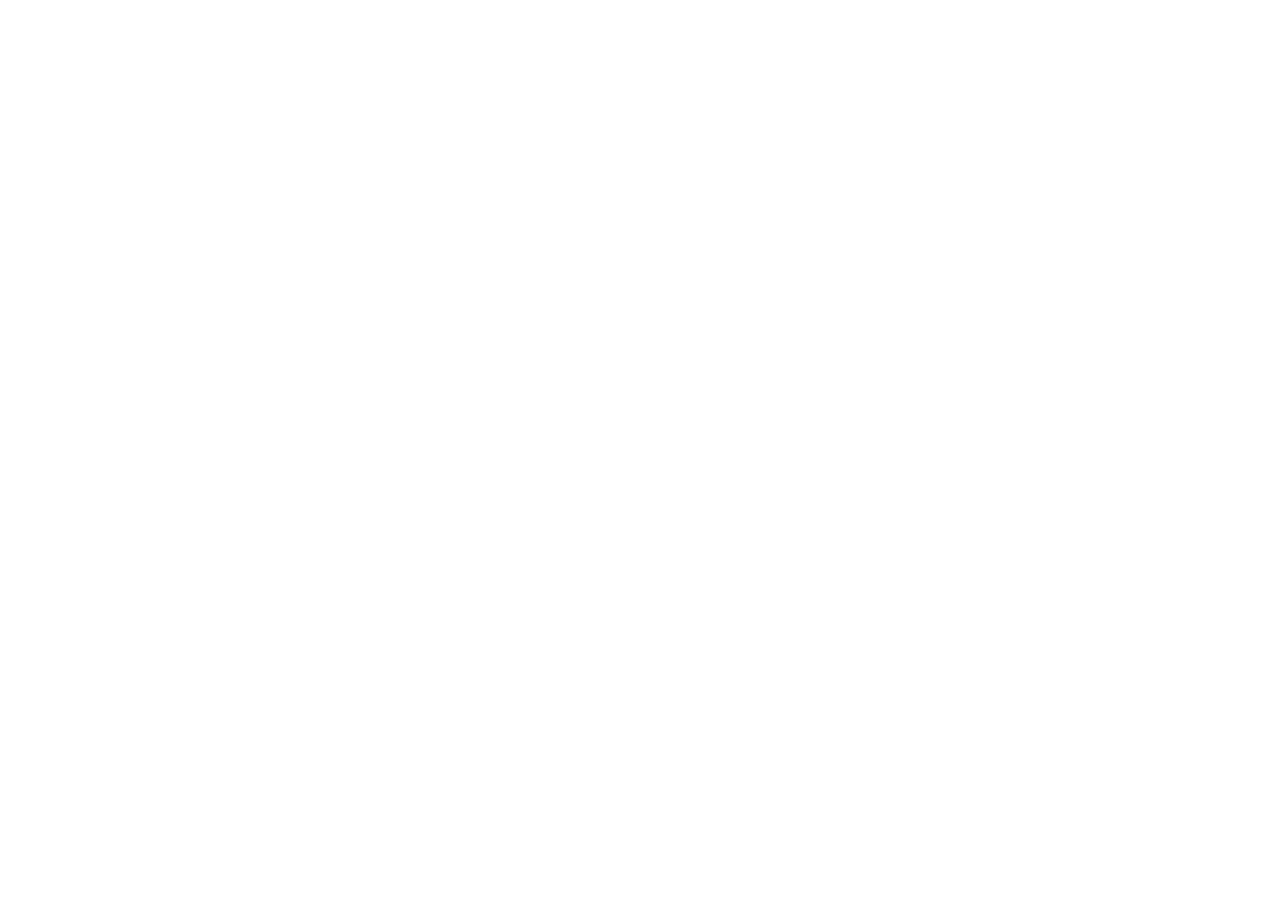
==== index.html @ 31170463 "chore: initialisation de la structure du projet" ====
<!DOCTYPE html>
<html lang="fr">
<head>
    <meta charset="UTF-8">
    <meta name="viewport" content="width=device-width, initial-scale=1.0">
    <link rel="stylesheet" href="assets/css/style.css">
    <title>CongoDev - Fournisseur N 1 de service en ligne dans le bassin du Congo </title>
    <link rel="preconnect" href="https://fonts.googleapis.com">
    <link rel="preconnect" href="https://fonts.gstatic.com" crossorigin>
    <link href="https://fonts.googleapis.com/css2?family=Oswald:wght@200..700&display=swap" rel="stylesheet">
</head>
<body>
    
</body>
</html>
---- assets/css/style.css ----
* {
    margin: 0;
    padding: 0;
    box-sizing: border-box;
}

body {
    font-family: "Oswald", sans-serif;
}
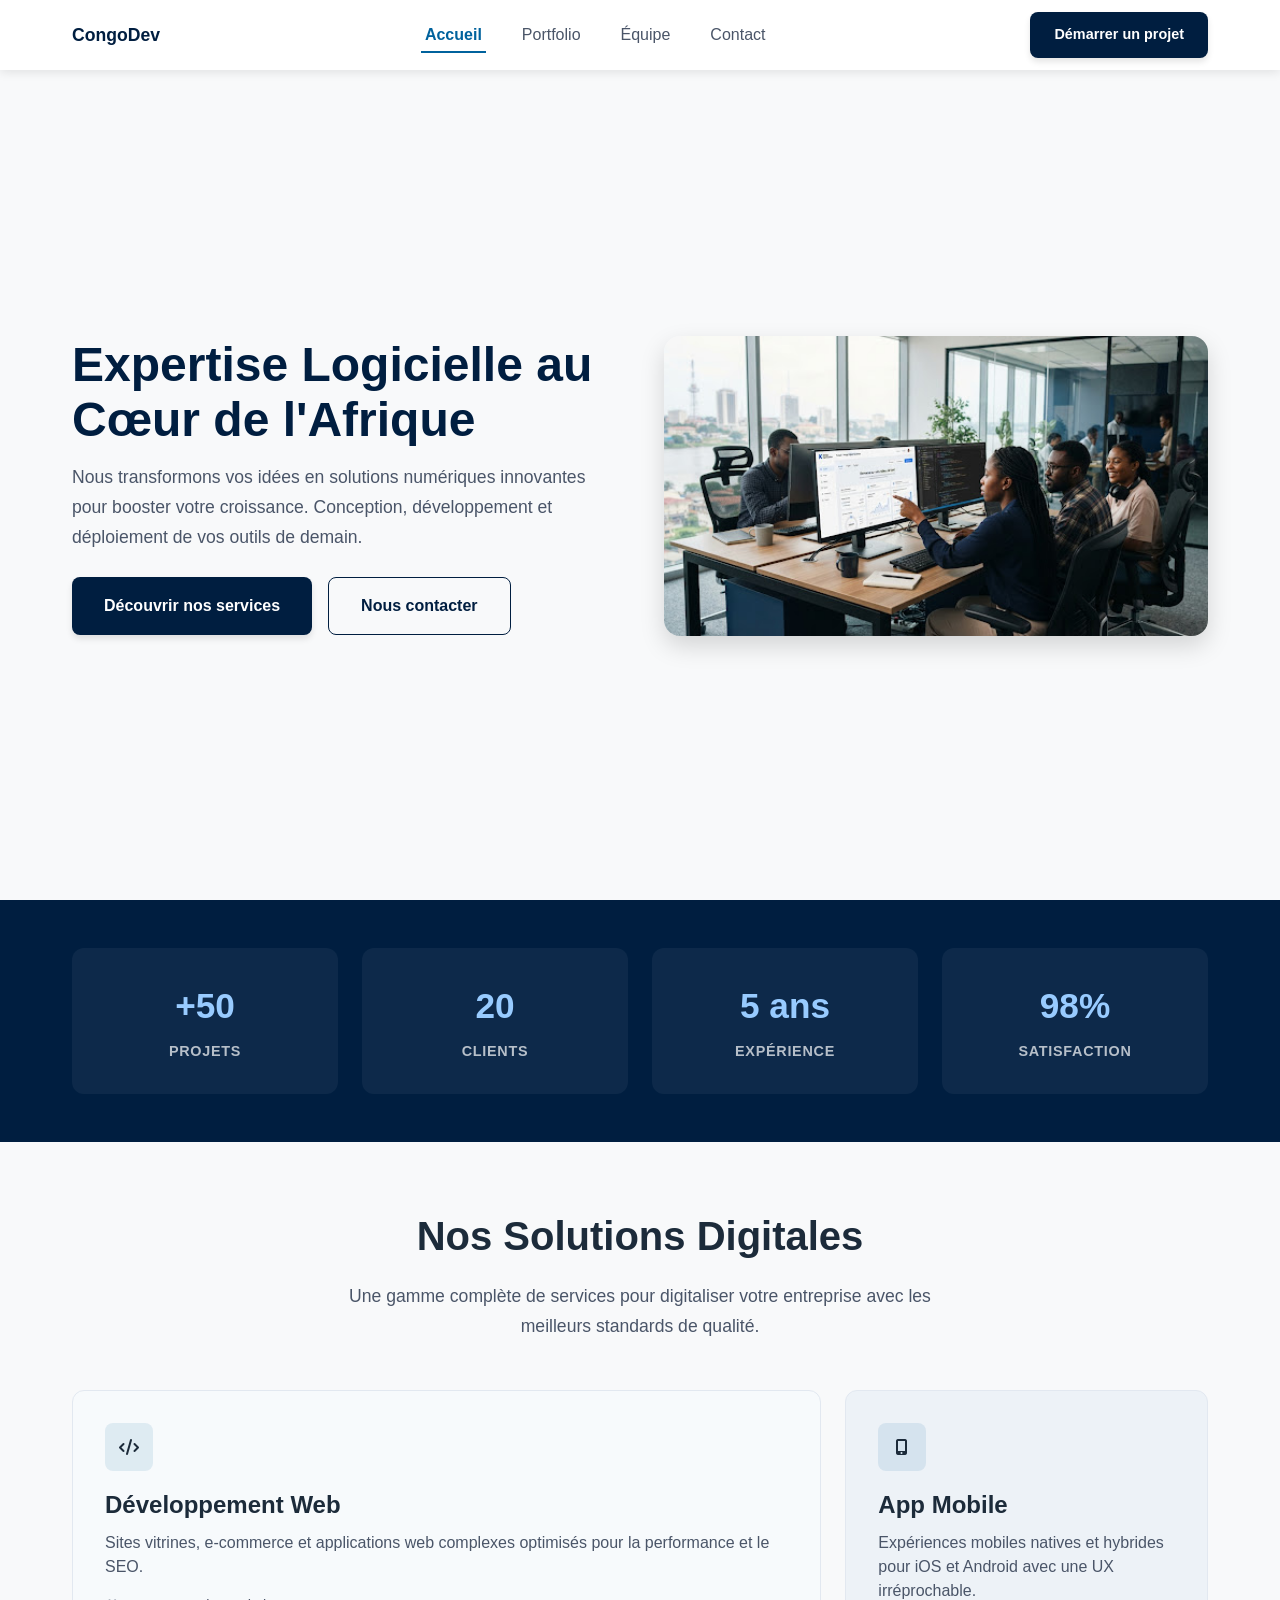
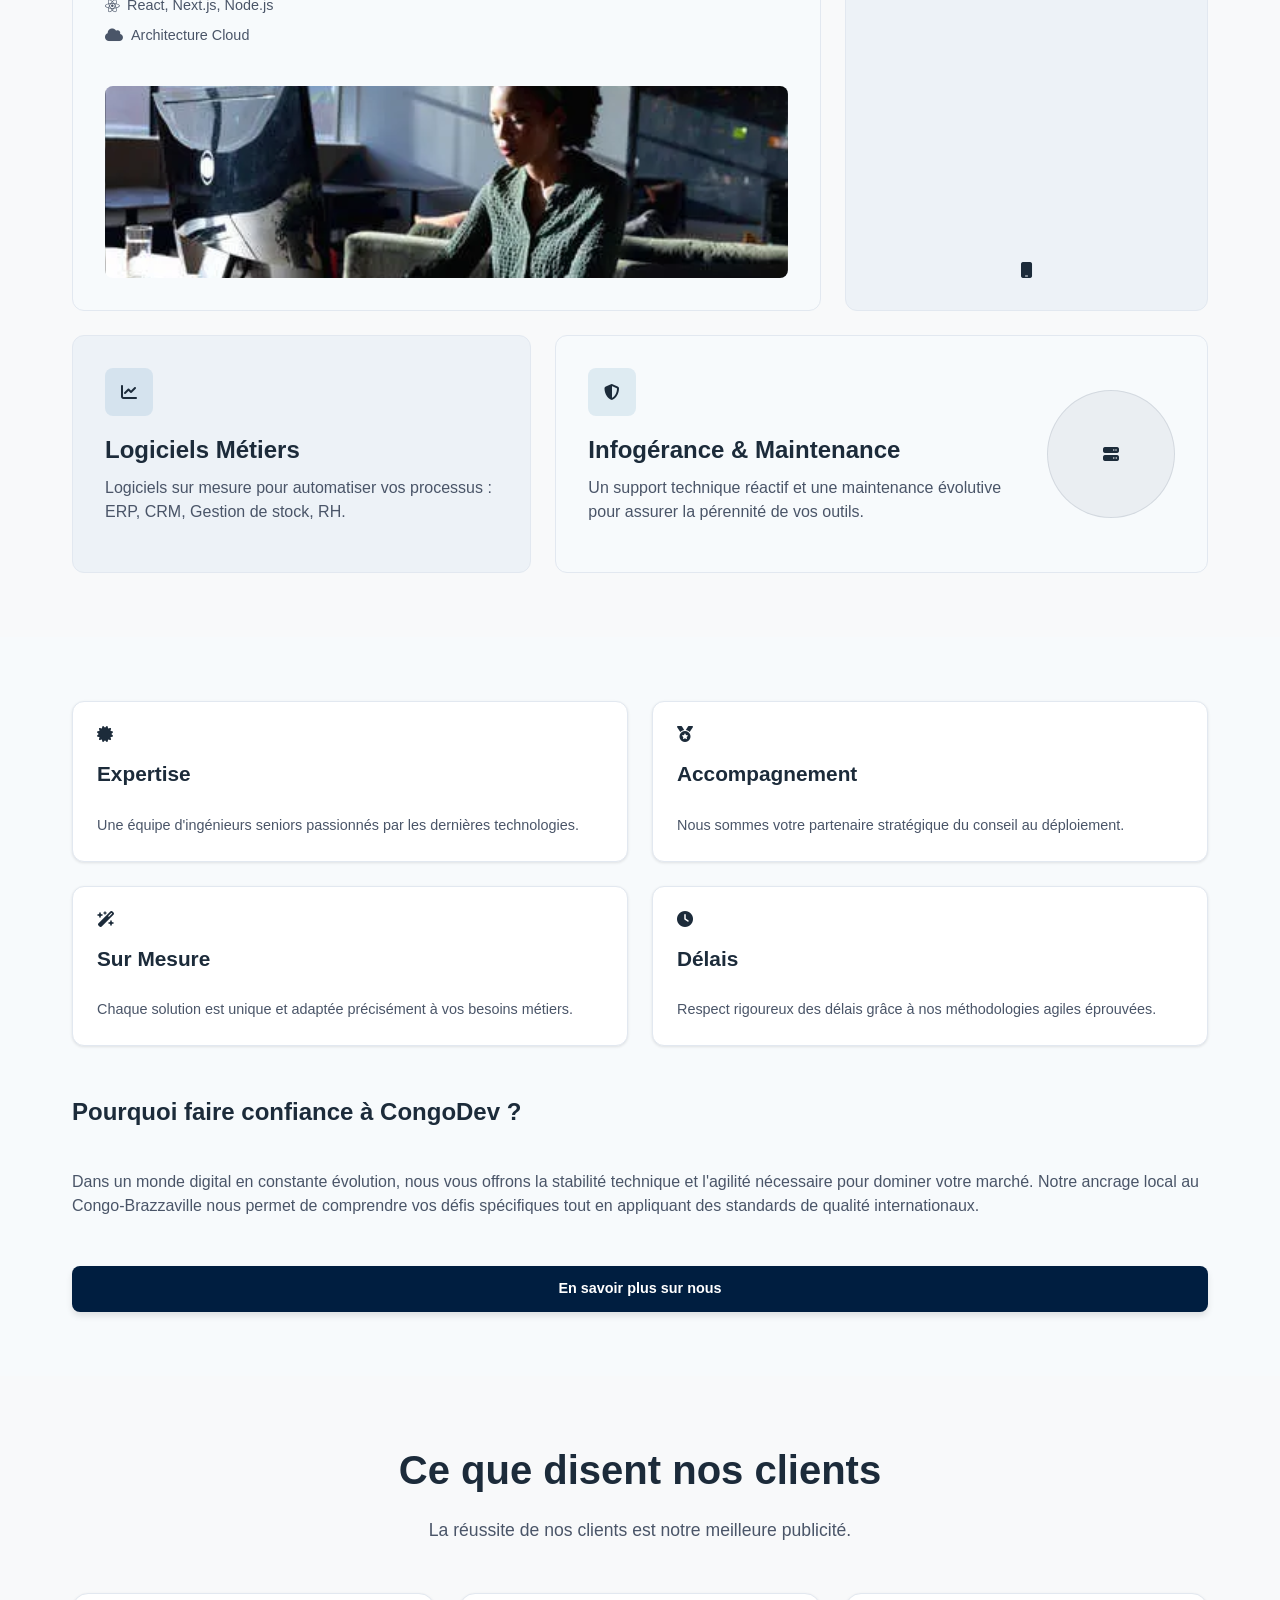
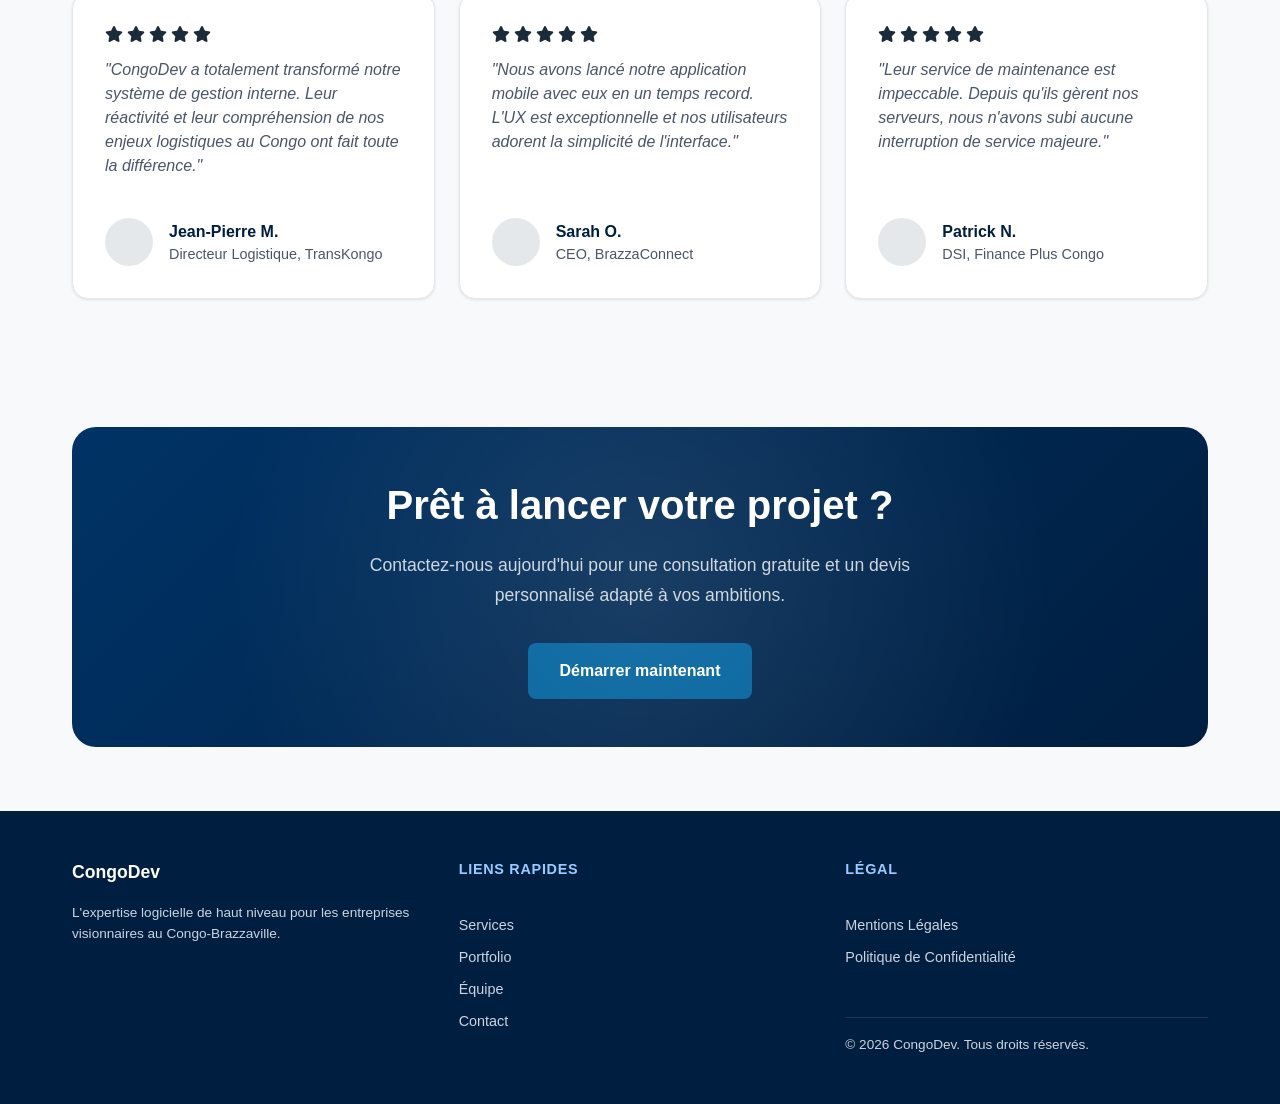
==== commit ed49b8bc: "feat: 1er rendu de la page d'accueil" ====
--- a/index.html
+++ b/index.html
@@ -3,13 +3,280 @@
 <head>
     <meta charset="UTF-8">
     <meta name="viewport" content="width=device-width, initial-scale=1.0">
+    <!-- le titre -->
+    <title>CongoDev - Fournisseur N 1 de service en ligne dans le bassin du Congo </title>
+    <!-- le fichier style -->
     <link rel="stylesheet" href="assets/css/style.css">
-    <title>CongoDev - Fournisseur N 1 de service en ligne dans le bassin du Congo </title>
+    <!-- importation de la police google -->
     <link rel="preconnect" href="https://fonts.googleapis.com">
     <link rel="preconnect" href="https://fonts.gstatic.com" crossorigin>
     <link href="https://fonts.googleapis.com/css2?family=Oswald:wght@200..700&display=swap" rel="stylesheet">
+    <!-- Importation de la bibliotheque fontawesome utilisée pour les icones -->
+    <link rel="stylesheet" href="https://cdnjs.cloudflare.com/ajax/libs/font-awesome/6.7.2/css/all.min.css">
 </head>
 <body>
-    
+    <!-- EN-TÊTE -->
+    <header class="en-tete">
+        <div class="conteneur">
+            <nav class="navigation">
+                <a href="#" class="logo">
+                    CongoDev
+                </a>
+                <ul class="liste-navigation">
+                    <li><a href="#" class="lien-navigation actif">Accueil</a></li>
+                    <li><a href="#portfolio" class="lien-navigation">Portfolio</a></li>
+                    <li><a href="#equipe" class="lien-navigation">Équipe</a></li>
+                    <li><a href="#contact" class="lien-navigation">Contact</a></li>
+                </ul>
+                <a href="#contact" class="bouton bouton-primaire">Démarrer un projet</a>
+            </nav>
+        </div>
+    </header>
+
+    <!-- CONTENU PRINCIPAL -->
+    <main id="contenu-principal" class="contenu-principal">
+        <!-- HERO -->
+        <section class="hero">
+            <div class="conteneur">
+                <div class="contenu-hero">
+                    <div class="texte-hero">
+                        <h1>Expertise Logicielle au Cœur de l'Afrique</h1>
+                        <p>Nous transformons vos idées en solutions numériques innovantes pour booster votre croissance. Conception, développement et déploiement de vos outils de demain.</p>
+                        <div class="boutons-hero">
+                            <a href="#services" class="bouton bouton-primaire bouton-grand">
+                                Découvrir nos services
+                            </a>
+                            <a href="#contact" class="bouton bouton-contour bouton-grand">Nous contacter</a>
+                        </div>
+                    </div>
+                    <div class="image-hero"></div>
+                </div>
+            </div>
+        </section>
+
+        <!-- STATISTIQUES -->
+        <section class="statistiques">
+            <div class="conteneur">
+                <h2 class="titre-invisible">Nos chiffres clés</h2>
+                <div class="grille grille-4">
+                    <div class="carte-stat area-stat1">
+                        <div class="nombre">+50</div>
+                        <div class="libelle">Projets</div>
+                    </div>
+                    <div class="carte-stat area-stat2">
+                        <div class="nombre">20</div>
+                        <div class="libelle">Clients</div>
+                    </div>
+                    <div class="carte-stat area-stat3">
+                        <div class="nombre">5 ans</div>
+                        <div class="libelle">Expérience</div>
+                    </div>
+                    <div class="carte-stat area-stat4">
+                        <div class="nombre">98%</div>
+                        <div class="libelle">Satisfaction</div>
+                    </div>
+                </div>
+            </div>
+        </section>
+
+        <!-- SERVICES -->
+        <section id="services" class="services">
+            <div class="conteneur">
+                <div class="en-tete-section">
+                    <h2>Nos Solutions Digitales</h2>
+                    <p>Une gamme complète de services pour digitaliser votre entreprise avec les meilleurs standards de qualité.</p>
+                </div>
+                <div class="grille grille-services">
+                    <article class="carte carte-web area-web">
+                        <div class="contenu-carte">
+                            <div class="icone-carte">
+                                <i class="fa-solid fa-code"></i>
+                            </div>
+                            <h3>Développement Web</h3>
+                            <p>Sites vitrines, e-commerce et applications web complexes optimisés pour la performance et le SEO.</p>
+                            <ul class="liste-points">
+                                <li><i class="fa-brands fa-react"></i> React, Next.js, Node.js</li>
+                                <li><i class="fa-solid fa-cloud"></i> Architecture Cloud</li>
+                            </ul>
+                        </div>
+                        <div class="image-carte" ></div>
+                    </article>
+                    <article class="carte carte-mobile area-mobile">
+                        <div class="contenu-carte">
+                            <div class="icone-carte">
+                                <i class="fa-solid fa-mobile-screen-button"></i>
+                            </div>
+                            <h3>App Mobile</h3>
+                            <p>Expériences mobiles natives et hybrides pour iOS et Android avec une UX irréprochable.</p>
+                        </div>
+                        <div class="icone-grand">
+                            <i class="fa-solid fa-mobile"></i>
+                        </div>
+                    </article>
+                    <article class="carte carte-logiciel area-logiciel">
+                        <div class="contenu-carte">
+                            <div class="icone-carte">
+                                <i class="fa-solid fa-chart-line"></i>
+                            </div>
+                            <h3>Logiciels Métiers</h3>
+                            <p>Logiciels sur mesure pour automatiser vos processus : ERP, CRM, Gestion de stock, RH.</p>
+                        </div>
+                    </article>
+                    <article class="carte carte-maintenance area-maintenance">
+                        <div class="contenu-carte">
+                            <div class="icone-carte">
+                                <i class="fa-solid fa-shield-halved"></i>
+                            </div>
+                            <h3>Infogérance & Maintenance</h3>
+                            <p>Un support technique réactif et une maintenance évolutive pour assurer la pérennité de vos outils.</p>
+                        </div>
+                        <div class="icone-rond">
+                            <i class="fa-solid fa-server"></i>
+                        </div>
+                    </article>
+                </div>
+            </div>
+        </section>
+
+        <!-- POURQUOI NOUS -->
+        <section class="pourquoi">
+            <div class="conteneur">
+                <div class="contenu-pourquoi">
+                    <div class="grille grille-avantages">
+                        <article class="carte-avantages area-av1">
+                            <i class="fa-solid fa-certificate"></i>
+                            <h4>Expertise</h4>
+                            <p>Une équipe d'ingénieurs seniors passionnés par les dernières technologies.</p>
+                        </article>
+                        <article class="carte-avantages area-av2">
+                            <i class="fa-solid fa-medal"></i>
+                            <h4>Accompagnement</h4>
+                            <p>Nous sommes votre partenaire stratégique du conseil au déploiement.</p>
+                        </article>
+                        <article class="carte-avantages area-av3">
+                            <i class="fa-solid fa-wand-magic-sparkles"></i>
+                            <h4>Sur Mesure</h4>
+                            <p>Chaque solution est unique et adaptée précisément à vos besoins métiers.</p>
+                        </article>
+                        <article class="carte-avantages area-av4">
+                            <i class="fa-solid fa-clock"></i>
+                            <h4>Délais</h4>
+                            <p>Respect rigoureux des délais grâce à nos méthodologies agiles éprouvées.</p>
+                        </article>
+                    </div>
+                    <div class="texte-pourquoi">
+                        <h2>Pourquoi faire confiance à CongoDev ?</h2>
+                        <p>Dans un monde digital en constante évolution, nous vous offrons la stabilité technique et l'agilité nécessaire pour dominer votre marché. Notre ancrage local au Congo-Brazzaville nous permet de comprendre vos défis spécifiques tout en appliquant des standards de qualité internationaux.</p>
+                        <a href="#apropos" class="bouton bouton-primaire">En savoir plus sur nous</a>
+                    </div>
+                </div>
+            </div>
+        </section>
+
+        <!-- TÉMOIGNAGES -->
+        <section class="temoignages">
+            <div class="conteneur">
+                <div class="en-tete-section">
+                    <h2>Ce que disent nos clients</h2>
+                    <p>La réussite de nos clients est notre meilleure publicité.</p>
+                </div>
+                <div class="grille grille-3">
+                    <article class="carte-temoignage area-tem1">
+                        <div class="etoiles">
+                            <i class="fa-solid fa-star"></i>
+                            <i class="fa-solid fa-star"></i>
+                            <i class="fa-solid fa-star"></i>
+                            <i class="fa-solid fa-star"></i>
+                            <i class="fa-solid fa-star"></i>
+                        </div>
+                        <p>"CongoDev a totalement transformé notre système de gestion interne. Leur réactivité et leur compréhension de nos enjeux logistiques au Congo ont fait toute la différence."</p>
+                        <div class="auteur">
+                            <div class="avatar"></div>
+                            <div>
+                                <div class="nom">Jean-Pierre M.</div>
+                                <div class="role">Directeur Logistique, TransKongo</div>
+                            </div>
+                        </div>
+                    </article>
+                    <article class="carte-temoignage area-tem2">
+                        <div class="etoiles">
+                            <i class="fa-solid fa-star"></i>
+                            <i class="fa-solid fa-star"></i>
+                            <i class="fa-solid fa-star"></i>
+                            <i class="fa-solid fa-star"></i>
+                            <i class="fa-solid fa-star"></i>
+                        </div>
+                        <p>"Nous avons lancé notre application mobile avec eux en un temps record. L'UX est exceptionnelle et nos utilisateurs adorent la simplicité de l'interface."</p>
+                        <div class="auteur">
+                            <div class="avatar"></div>
+                            <div>
+                                <div class="nom">Sarah O.</div>
+                                <div class="role">CEO, BrazzaConnect</div>
+                            </div>
+                        </div>
+                    </article>
+                    <article class="carte-temoignage area-tem3">
+                        <div class="etoiles">
+                            <i class="fa-solid fa-star"></i>
+                            <i class="fa-solid fa-star"></i>
+                            <i class="fa-solid fa-star"></i>
+                            <i class="fa-solid fa-star"></i>
+                            <i class="fa-solid fa-star"></i>
+                        </div>
+                        <p>"Leur service de maintenance est impeccable. Depuis qu'ils gèrent nos serveurs, nous n'avons subi aucune interruption de service majeure."</p>
+                        <div class="auteur">
+                            <div class="avatar"></div>
+                            <div>
+                                <div class="nom">Patrick N.</div>
+                                <div class="role">DSI, Finance Plus Congo</div>
+                            </div>
+                        </div>
+                    </article>
+                </div>
+            </div>
+        </section>
+
+        <!-- CTA -->
+        <section class="cta">
+            <div class="conteneur">
+                <div class="carte-cta">
+                    <h2>Prêt à lancer votre projet ?</h2>
+                    <p>Contactez-nous aujourd'hui pour une consultation gratuite et un devis personnalisé adapté à vos ambitions.</p>
+                    <a href="#contact" class="bouton bouton-secondaire bouton-grand">Démarrer maintenant</a>
+                </div>
+            </div>
+        </section>
+    </main>
+
+    <!-- PIED DE PAGE -->
+    <footer class="pied-de-page">
+        <div class="conteneur">
+            <div class="grille grille-pied">
+                <div class="section-pied area-pied1">
+                    <a href="#" class="logo" style="color: white;">
+                        CongoDev
+                    </a>
+                    <p>L'expertise logicielle de haut niveau pour les entreprises visionnaires au Congo-Brazzaville.</p>
+                </div>
+                <div class="section-pied area-pied2">
+                    <h4>Liens Rapides</h4>
+                    <ul class="liste-liens">
+                        <li><a href="#services">Services</a></li>
+                        <li><a href="#portfolio">Portfolio</a></li>
+                        <li><a href="#equipe">Équipe</a></li>
+                        <li><a href="#contact">Contact</a></li>
+                    </ul>
+                </div>
+                <div class="section-pied area-pied3">
+                    <h4>Légal</h4>
+                    <ul class="liste-liens">
+                        <li><a href="#">Mentions Légales</a></li>
+                        <li><a href="#">Politique de Confidentialité</a></li>
+                    </ul>
+                    <p class="copyright">&copy; 2026 CongoDev. Tous droits réservés.</p>
+                </div>
+            </div>
+        </div>
+    </footer>
 </body>
 </html>
--- a/assets/css/style.css
+++ b/assets/css/style.css
@@ -1,3 +1,6 @@
+/* ==============================================================
+                          RESET ET BASE
+============================================================== */
 * {
     margin: 0;
     padding: 0;
@@ -6,4 +9,909 @@
 
 body {
     font-family: "Oswald", sans-serif;
+    line-height: 1.5;
+    color: #1c2b3a;
+    background-color: #f8f9fa;
+}
+
+img {
+    max-width: 100%;
+    height: auto;
+    display: block;
+}
+
+a {
+    color: inherit;
+    text-decoration: none;
+}
+
+ul, ol {
+    list-style: none;
+}
+
+.conteneur {
+    width: 100%;
+    max-width: 1200px;
+    margin: 0 auto;
+    padding: 0 1rem;
+}
+
+@media (min-width: 768px) {
+    .conteneur {
+        padding: 0 2rem;
+    }
+}
+
+/* ==============================================================
+                          EN-TÊTE
+============================================================== */
+.en-tete {
+    position: fixed;
+    top: 0;
+    left: 0;
+    right: 0;
+    background-color: rgba(255, 255, 255, 0.95);
+    backdrop-filter: blur(10px);
+    padding: 0.75rem 0;
+    z-index: 1000;
+    box-shadow: 0 2px 10px rgba(0, 0, 0, 0.1);
+}
+
+.navigation {
+    display: flex;
+    flex-direction: column;
+    gap: 1rem;
+    align-items: center;
+}
+
+.logo {
+    display: flex;
+    align-items: center;
+    gap: 0.5rem;
+    font-size: 1.1rem;
+    font-weight: 700;
+    color: #001e40;
+    text-decoration: none;
+}
+
+.logo img {
+    width: 2rem;
+    height: 2rem;
+}
+
+.liste-navigation {
+    display: flex;
+    flex-wrap: wrap;
+    justify-content: center;
+    gap: 0.75rem 1.5rem;
+    width: 100%;
+    padding: 0 1rem;
+}
+
+.lien-navigation {
+    font-weight: 500;
+    color: #4a5568;
+    padding: 0.5rem 0.25rem;
+    white-space: nowrap;
+}
+
+.lien-navigation:hover {
+    color: #001e40;
+}
+
+.lien-navigation.actif {
+    color: #00629d;
+    font-weight: 600;
+    border-bottom: 2px solid #00629d;
+}
+
+.bouton {
+    display: inline-flex;
+    align-items: center;
+    justify-content: center;
+    gap: 0.5rem;
+    padding: 0.75rem 1.5rem;
+    border-radius: 0.5rem;
+    font-size: 0.9rem;
+    font-weight: 600;
+    cursor: pointer;
+    border: none;
+    text-decoration: none;
+    width: 100%;
+}
+
+.bouton-primaire {
+    background-color: #001e40;
+    color: white;
+    box-shadow: 0 4px 6px rgba(0, 0, 0, 0.1);
+}
+
+/* Desktop : affichage horizontal */
+@media (min-width: 768px) {
+    .navigation {
+        flex-direction: row;
+        justify-content: space-between;
+        gap: 1.5rem;
+    }
+
+    .liste-navigation {
+        flex-wrap: nowrap;
+        justify-content: flex-start;
+        gap: 2rem;
+        width: auto;
+        padding: 0;
+    }
+
+    .bouton {
+        width: auto;
+    }
+}
+
+/* ==============================================================
+                          BOUTONS
+============================================================== */
+.bouton {
+    display: inline-flex;
+    align-items: center;
+    justify-content: center;
+    gap: 0.5rem;
+    padding: 0.75rem 1.5rem;
+    border-radius: 0.5rem;
+    font-size: 0.9rem;
+    font-weight: 600;
+    cursor: pointer;
+    border: none;
+    text-decoration: none;
+}
+
+.bouton:active {
+    transform: scale(0.98);
+}
+
+.bouton-primaire {
+    background-color: #001e40;
+    color: white;
+    box-shadow: 0 4px 6px rgba(0, 0, 0, 0.1);
+}
+
+.bouton-secondaire {
+    background-color: #00629d;
+    color: white;
+}
+
+.bouton-secondaire:hover {
+    transform: scale(1.02);
+}
+
+.bouton-contour {
+    background-color: transparent;
+    color: #001e40;
+    border: 1px solid #001e40;
+}
+
+.bouton-contour:hover {
+    background-color: rgba(0, 30, 64, 0.05);
+}
+
+.bouton-grand {
+    padding: 1rem 2rem;
+    font-size: 1rem;
+}
+
+/* ==============================================================
+                          CONTENU PRINCIPAL
+============================================================== */
+.contenu-principal {
+    padding-top: 4.5rem;
+}
+
+.lien-sauter {
+    position: absolute;
+    top: -50px;
+    left: 0;
+    background-color: #001e40;
+    color: white;
+    padding: 0.5rem 1rem;
+    z-index: 10000;
+}
+
+.lien-sauter:focus {
+    top: 0;
+}
+
+/* ==============================================================
+                          HERO
+============================================================== */
+.hero {
+    min-height: calc(100vh - 4.5rem);
+    padding: 3rem 0;
+    display: flex;
+    align-items: center;
+}
+
+@media (min-width: 768px) {
+    .hero {
+        padding: 5rem 0;
+    }
+}
+
+.contenu-hero {
+    display: flex;
+    flex-direction: column;
+    gap: 2rem;
+    align-items: center;
+}
+
+@media (min-width: 768px) {
+    .contenu-hero {
+        flex-direction: row;
+        align-items: center;
+        gap: 3rem;
+    }
+}
+
+.texte-hero {
+    flex: 1;
+    max-width: 600px;
+}
+
+.badge {
+    display: inline-flex;
+    align-items: center;
+    gap: 0.5rem;
+    padding: 0.5rem 1rem;
+    background-color: rgba(0, 98, 157, 0.1);
+    color: #00629d;
+    border-radius: 2rem;
+    font-size: 0.9rem;
+    font-weight: 600;
+}
+
+.hero h1 {
+    font-size: 2rem;
+    line-height: 1.15;
+    margin-bottom: 1rem;
+    color: #001e40;
+}
+
+@media (min-width: 640px) {
+    .hero h1 {
+        font-size: 2.5rem;
+    }
+}
+
+@media (min-width: 768px) {
+    .hero h1 {
+        font-size: 3rem;
+    }
+}
+
+.hero h1 em {
+    color: #00629d;
+}
+
+.hero p {
+    color: #4a5568;
+    margin-bottom: 1.5rem;
+    line-height: 1.7;
+}
+
+@media (min-width: 768px) {
+    .hero p {
+        font-size: 1.1rem;
+    }
+}
+
+.boutons-hero {
+    display: flex;
+    flex-wrap: wrap;
+    gap: 1rem;
+}
+
+@media (min-width: 640px) {
+    .boutons-hero {
+        flex-wrap: nowrap;
+    }
+}
+
+.image-hero {
+    flex: 1;
+    position: relative;
+    width: 100%;
+    /* aspect-ratio: 1 / 1; */
+    border-radius: 1rem;
+    background-size: cover;
+    background-position: center;
+    box-shadow: 0 10px 25px rgba(0, 0, 0, 0.15);
+    background-image: url("../images/img-1.jpg");
+}
+
+@media (min-width: 768px) {
+    .image-hero {
+        aspect-ratio: auto;
+        min-height: 300px;
+    }
+}
+
+/* ==============================================================
+                          STATISTIQUES
+============================================================== */
+.statistiques {
+    background-color: #001e40;
+    color: white;
+    padding: 3rem 0;
+}
+
+.titre-invisible {
+    position: absolute;
+    width: 1px;
+    height: 1px;
+    padding: 0;
+    margin: -1px;
+    overflow: hidden;
+    clip: rect(0, 0, 0, 0);
+    border: 0;
+}
+
+/* ==============================================================
+                          GRILLES (grid-template-areas)
+============================================================== */
+.grille {
+    display: grid;
+    gap: 1.5rem;
+}
+
+/* Grille 4 colonnes (statistiques) */
+.grille-4 {
+    grid-template-columns: 1fr;
+    grid-template-areas:
+        "stat1"
+        "stat2"
+        "stat3"
+        "stat4";
+}
+
+@media (min-width: 768px) {
+    .grille-4 {
+        grid-template-columns: repeat(4, 1fr);
+        grid-template-areas: "stat1 stat2 stat3 stat4";
+    }
+}
+
+.area-stat1 { grid-area: stat1; }
+.area-stat2 { grid-area: stat2; }
+.area-stat3 { grid-area: stat3; }
+.area-stat4 { grid-area: stat4; }
+
+.carte-stat {
+    padding: 2rem 1rem;
+    text-align: center;
+    background-color: rgba(255, 255, 255, 0.05);
+    border-radius: 0.75rem;
+}
+
+.nombre {
+    font-size: 2rem;
+    font-weight: 700;
+    color: #98cbff;
+    margin-bottom: 0.5rem;
+}
+
+@media (min-width: 768px) {
+    .nombre {
+        font-size: 2.2rem;
+    }
+}
+
+.libelle {
+    font-size: 0.9rem;
+    font-weight: 600;
+    color: rgba(255, 255, 255, 0.7);
+    text-transform: uppercase;
+    letter-spacing: 0.05em;
+}
+
+/* ==============================================================
+                          SERVICES
+============================================================== */
+.services {
+    padding: 4rem 0;
+}
+
+.en-tete-section {
+    text-align: center;
+    margin-bottom: 3rem;
+}
+
+.en-tete-section h2 {
+    font-size: 2rem;
+    margin-bottom: 1rem;
+}
+
+@media (min-width: 768px) {
+    .en-tete-section h2 {
+        font-size: 2.5rem;
+    }
+}
+
+.en-tete-section p {
+    font-size: 1.1rem;
+    color: #4a5568;
+    max-width: 600px;
+    margin: 0 auto;
+    line-height: 1.7;
+}
+
+/* Grille services */
+.grille-services {
+    grid-template-columns: 1fr;
+    grid-template-areas:
+        "web"
+        "mobile"
+        "logiciel"
+        "maintenance";
+}
+
+@media (min-width: 768px) {
+    .grille-services {
+        grid-template-columns: repeat(12, 1fr);
+        grid-template-areas:
+            "web web web web web web web web mobile mobile mobile mobile"
+            "logiciel logiciel logiciel logiciel logiciel maintenance maintenance maintenance maintenance maintenance maintenance maintenance";
+    }
+}
+
+.carte {
+    border: 1px solid #e2e8f0;
+    border-radius: 0.75rem;
+    background-color: white;
+    overflow: hidden;
+}
+
+.carte-web {
+    display: flex;
+    flex-direction: column;
+    gap: 2rem;
+    padding: 2rem;
+    background-color: #f7fafc;
+}
+
+.carte-mobile {
+    display: flex;
+    flex-direction: column;
+    justify-content: space-between;
+    padding: 2rem;
+    background-color: #edf2f7;
+}
+
+.carte-logiciel {
+    padding: 2rem;
+    background-color: #edf2f7;
+}
+
+.carte-maintenance {
+    display: flex;
+    align-items: center;
+    gap: 2rem;
+    padding: 2rem;
+    background-color: #f7fafc;
+}
+
+.area-web { grid-area: web; }
+.area-mobile { grid-area: mobile; }
+.area-logiciel { grid-area: logiciel; }
+.area-maintenance { grid-area: maintenance; }
+
+.contenu-carte {
+    flex: 1;
+}
+
+.icone-carte {
+    width: 3rem;
+    height: 3rem;
+    display: flex;
+    align-items: center;
+    justify-content: center;
+    background-color: rgba(0, 98, 157, 0.1);
+    border-radius: 0.5rem;
+    margin-bottom: 1rem;
+}
+
+.icone-carte img {
+    width: 1.75rem;
+    height: 1.75rem;
+}
+
+.carte h3 {
+    font-size: 1.5rem;
+    margin-bottom: 0.5rem;
+}
+
+.carte p {
+    color: #4a5568;
+    margin-bottom: 1rem;
+}
+
+.liste-points {
+    list-style: none;
+}
+
+.liste-points li {
+    display: flex;
+    align-items: center;
+    gap: 0.5rem;
+    font-size: 0.9rem;
+    color: #4a5568;
+    margin-bottom: 0.5rem;
+}
+
+.liste-points img {
+    width: 1.25rem;
+    height: 1.25rem;
+}
+
+.icone-grand {
+    display: flex;
+    justify-content: center;
+    align-items: center;
+    margin-top: 2rem;
+}
+
+.icone-grand img {
+    width: 4.5rem;
+    height: 4.5rem;
+    opacity: 0.2;
+}
+
+.icone-rond {
+    width: 4rem;
+    height: 4rem;
+    background-color: rgba(0, 30, 64, 0.05);
+    border: 1px solid rgba(0, 30, 64, 0.1);
+    border-radius: 50%;
+    display: flex;
+    align-items: center;
+    justify-content: center;
+}
+
+.icone-rond img {
+    width: 2rem;
+    height: 2rem;
+}
+
+@media (min-width: 768px) {
+    .icone-rond {
+        width: 8rem;
+        height: 8rem;
+    }
+    .icone-rond img {
+        width: 3rem;
+        height: 3rem;
+    }
+}
+
+.image-carte {
+    flex: 1;
+    min-height: 12rem;
+    background-size: cover;
+    background-position: center;
+    border-radius: 0.5rem;
+    background-image: url("../images/img-2.webp");
+}
+
+/* ==============================================================
+                          POURQUOI NOUS
+============================================================== */
+.pourquoi {
+    background-color: #f7fafc;
+    padding: 4rem 0;
+}
+
+.contenu-pourquoi {
+    display: flex;
+    flex-direction: column;
+    gap: 3rem;
+}
+
+@media (min-width: 768px) {
+    /* .contenu-pourquoi {
+        flex-direction: row;
+        align-items: center;
+        gap: 4rem;
+    } */
+}
+
+/* Grille avantages */
+.grille-avantages {
+    grid-template-columns: 1fr;
+    grid-template-areas:
+        "av1"
+        "av2"
+        "av3"
+        "av4";
+}
+
+@media (min-width: 640px) {
+    .grille-avantages {
+        grid-template-columns: repeat(2, 1fr);
+        grid-template-areas:
+            "av1 av2"
+            "av3 av4";
+    }
+}
+
+.carte-avantages {
+    background-color: white;
+    padding: 1.5rem;
+    border-radius: 0.75rem;
+    border: 1px solid #e2e8f0;
+    box-shadow: 0 1px 3px rgba(0, 0, 0, 0.1);
+    display: flex;
+    flex-direction: column;
+    gap: 1rem;
+}
+
+.area-av1 { grid-area: av1; }
+.area-av2 { grid-area: av2; }
+.area-av3 { grid-area: av3; }
+.area-av4 { grid-area: av4; }
+
+.carte-avantages img {
+    width: 2.5rem;
+    height: 2.5rem;
+}
+
+.carte-avantages h4 {
+    font-size: 1.3rem;
+    margin-bottom: 0.5rem;
+}
+
+.carte-avantages p {
+    font-size: 0.9rem;
+    color: #4a5568;
+    line-height: 1.6;
+}
+
+.texte-pourquoi {
+    flex: 1;
+    display: flex;
+    flex-direction: column;
+    gap: 1.5rem;
+}
+
+.texte-pourquoi h2 {
+    text-align: left;
+    margin-bottom: 1rem;
+}
+
+.texte-pourquoi p {
+    color: #4a5568;
+    text-align: left;
+    margin-bottom: 1.5rem;
+}
+
+/* ==============================================================
+                          TÉMOIGNAGES
+============================================================== */
+.temoignages {
+    padding: 4rem 0;
+}
+
+/* Grille témoignages */
+.grille-3 {
+    grid-template-columns: 1fr;
+    grid-template-areas:
+        "tem1"
+        "tem2"
+        "tem3";
+}
+
+@media (min-width: 768px) {
+    .grille-3 {
+        grid-template-columns: repeat(3, 1fr);
+        grid-template-areas: "tem1 tem2 tem3";
+    }
+}
+
+.carte-temoignage {
+    background-color: white;
+    padding: 2rem;
+    border-radius: 1rem;
+    border: 1px solid #e2e8f0;
+    box-shadow: 0 1px 3px rgba(0, 0, 0, 0.1);
+    display: flex;
+    flex-direction: column;
+    gap: 1rem;
+}
+
+.area-tem1 { grid-area: tem1; }
+.area-tem2 { grid-area: tem2; }
+.area-tem3 { grid-area: tem3; }
+
+.etoiles {
+    display: flex;
+    gap: 0.25rem;
+}
+
+.etoiles img {
+    width: 1.25rem;
+    height: 1.25rem;
+}
+
+.carte-temoignage p {
+    color: #4a5568;
+    font-style: italic;
+    margin-bottom: 1.5rem;
+}
+
+.auteur {
+    display: flex;
+    align-items: center;
+    gap: 1rem;
+    margin-top: auto;
+}
+
+.avatar {
+    width: 3rem;
+    height: 3rem;
+    border-radius: 50%;
+    background-color: rgba(0, 30, 64, 0.1);
+    flex-shrink: 0;
+}
+
+.nom {
+    font-weight: 700;
+    color: #001e40;
+}
+
+.role {
+    font-size: 0.9rem;
+    color: #4a5568;
+}
+
+/* ==============================================================
+                          CTA
+============================================================== */
+.cta {
+    padding: 4rem 0;
+}
+
+.carte-cta {
+    background: linear-gradient(135deg, #003366, #001e40);
+    border-radius: 1.5rem;
+    padding: 3rem 2rem;
+    text-align: center;
+    color: white;
+    position: relative;
+    overflow: hidden;
+}
+
+.carte-cta::before {
+    content: '';
+    position: absolute;
+    inset: 0;
+    opacity: 0.1;
+    background: radial-gradient(circle at center, white, transparent 70%);
+    pointer-events: none;
+}
+
+.carte-cta h2 {
+    font-size: 2rem;
+    margin-bottom: 1rem;
+}
+
+@media (min-width: 768px) {
+    .carte-cta h2 {
+        font-size: 2.5rem;
+    }
+}
+
+.carte-cta p {
+    font-size: 1.1rem;
+    opacity: 0.8;
+    max-width: 600px;
+    margin: 0 auto 2rem;
+    line-height: 1.7;
+}
+
+/* ==============================================================
+                          PIED DE PAGE
+============================================================== */
+.pied-de-page {
+    background-color: #001e40;
+    color: white;
+    padding: 3rem 0;
+}
+
+/* Grille pied */
+.grille-pied {
+    grid-template-columns: 1fr;
+    grid-template-areas:
+        "pied1"
+        "pied2"
+        "pied3";
+}
+
+@media (min-width: 768px) {
+    .grille-pied {
+        grid-template-columns: repeat(3, 1fr);
+        grid-template-areas: "pied1 pied2 pied3";
+    }
+}
+
+.section-pied {
+    display: flex;
+    flex-direction: column;
+    gap: 1rem;
+}
+
+.area-pied1 { grid-area: pied1; }
+.area-pied2 { grid-area: pied2; }
+.area-pied3 { grid-area: pied3; }
+
+.logo-pied {
+    width: 2rem;
+    height: 2rem;
+    filter: brightness(0) invert(1);
+}
+
+.section-pied p {
+    font-size: 0.85rem;
+    line-height: 1.6;
+    color: #cbd5e0;
+}
+
+.section-pied h4 {
+    font-size: 0.9rem;
+    font-weight: 600;
+    color: #98cbff;
+    text-transform: uppercase;
+    letter-spacing: 0.05em;
+    margin-bottom: 1rem;
+}
+
+.liste-liens {
+    list-style: none;
+    display: flex;
+    flex-direction: column;
+    gap: 0.5rem;
+}
+
+.liste-liens a {
+    font-size: 0.9rem;
+    line-height: 1.6;
+    color: #cbd5e0;
+}
+
+.liste-liens a:hover {
+    color: white;
+    text-decoration: underline;
+}
+
+.copyright {
+    font-size: 0.85rem;
+    line-height: 1.6;
+    color: #cbd5e0;
+    margin-top: 2rem;
+    padding-top: 1rem;
+    border-top: 1px solid rgba(255, 255, 255, 0.1);
+}
+
+/* ==============================================================
+                          IMPRESSION
+============================================================== */
+@media print {
+    .en-tete, .pied-de-page, .bouton {
+        display: none !important;
+    }
+    .contenu-principal {
+        padding-top: 0;
+    }
+    body {
+        background: white;
+        color: black;
+    }
+    a {
+        text-decoration: underline;
+    }
 }
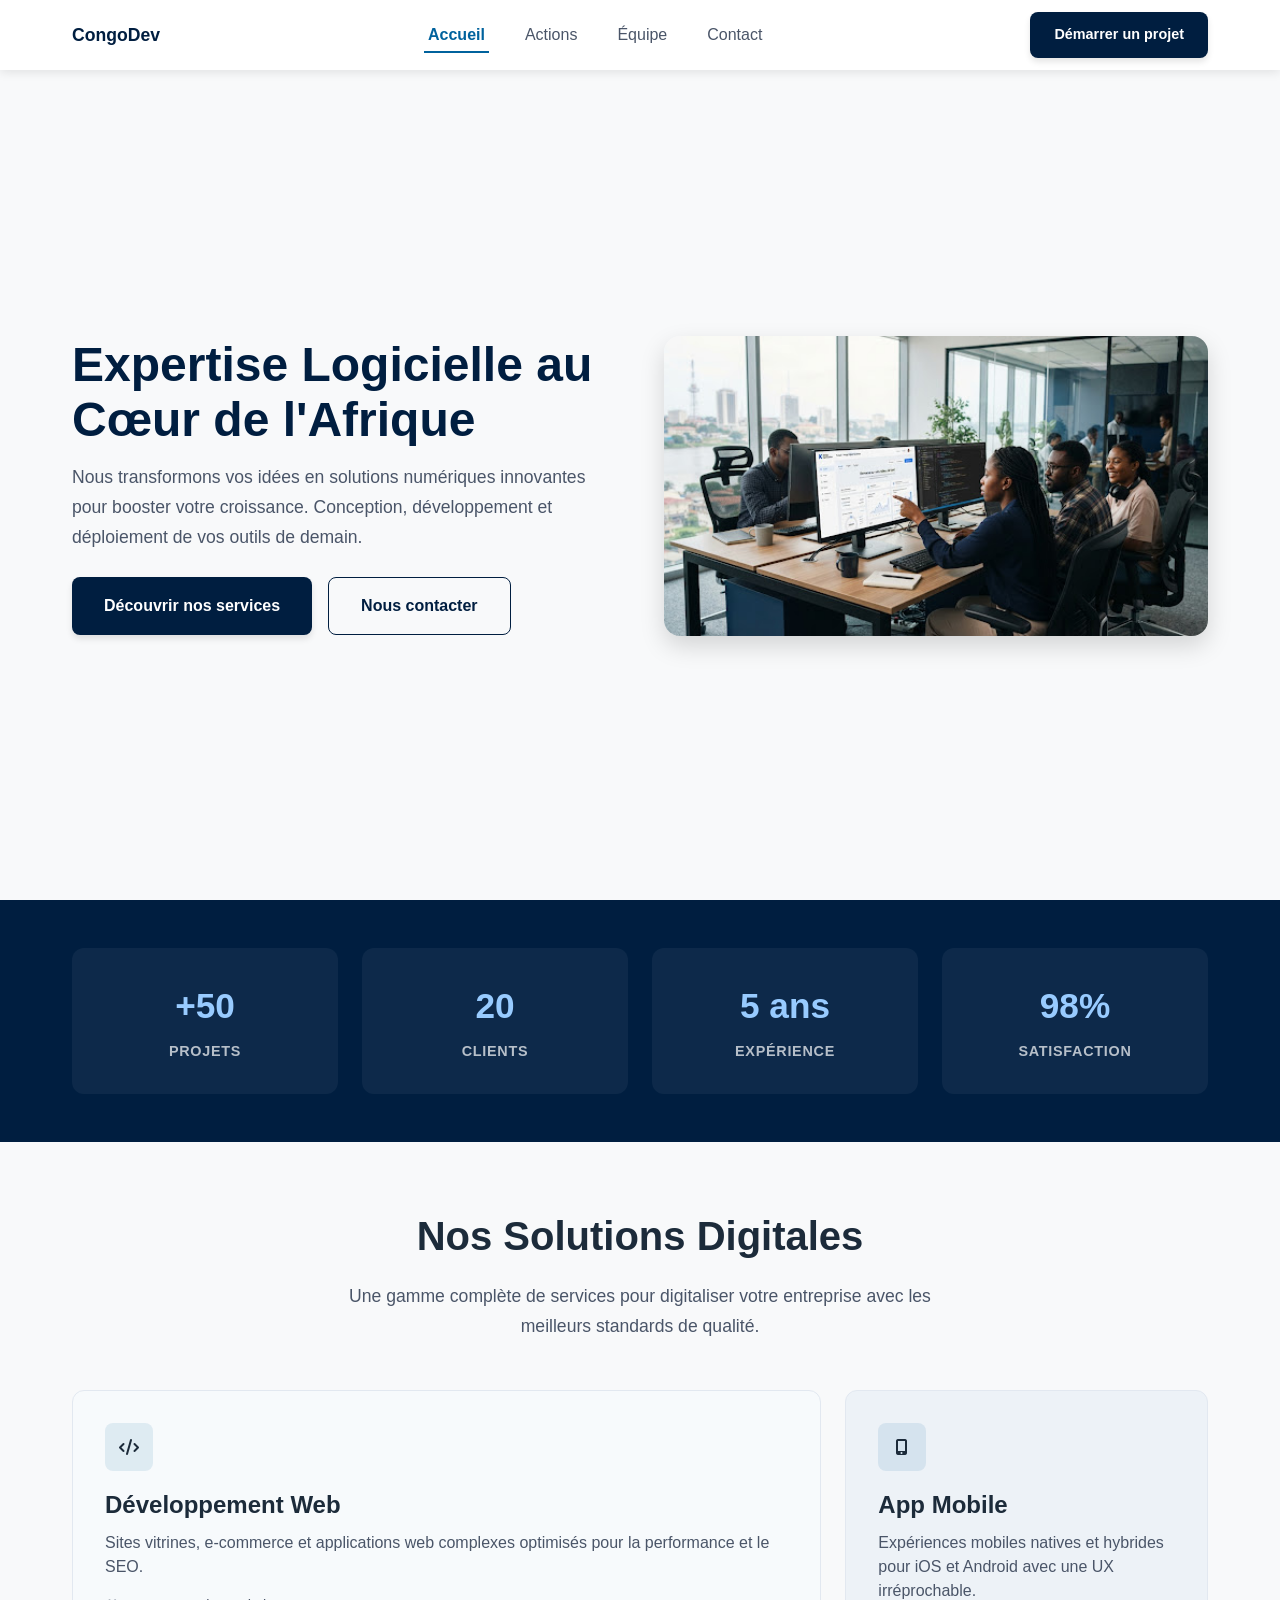
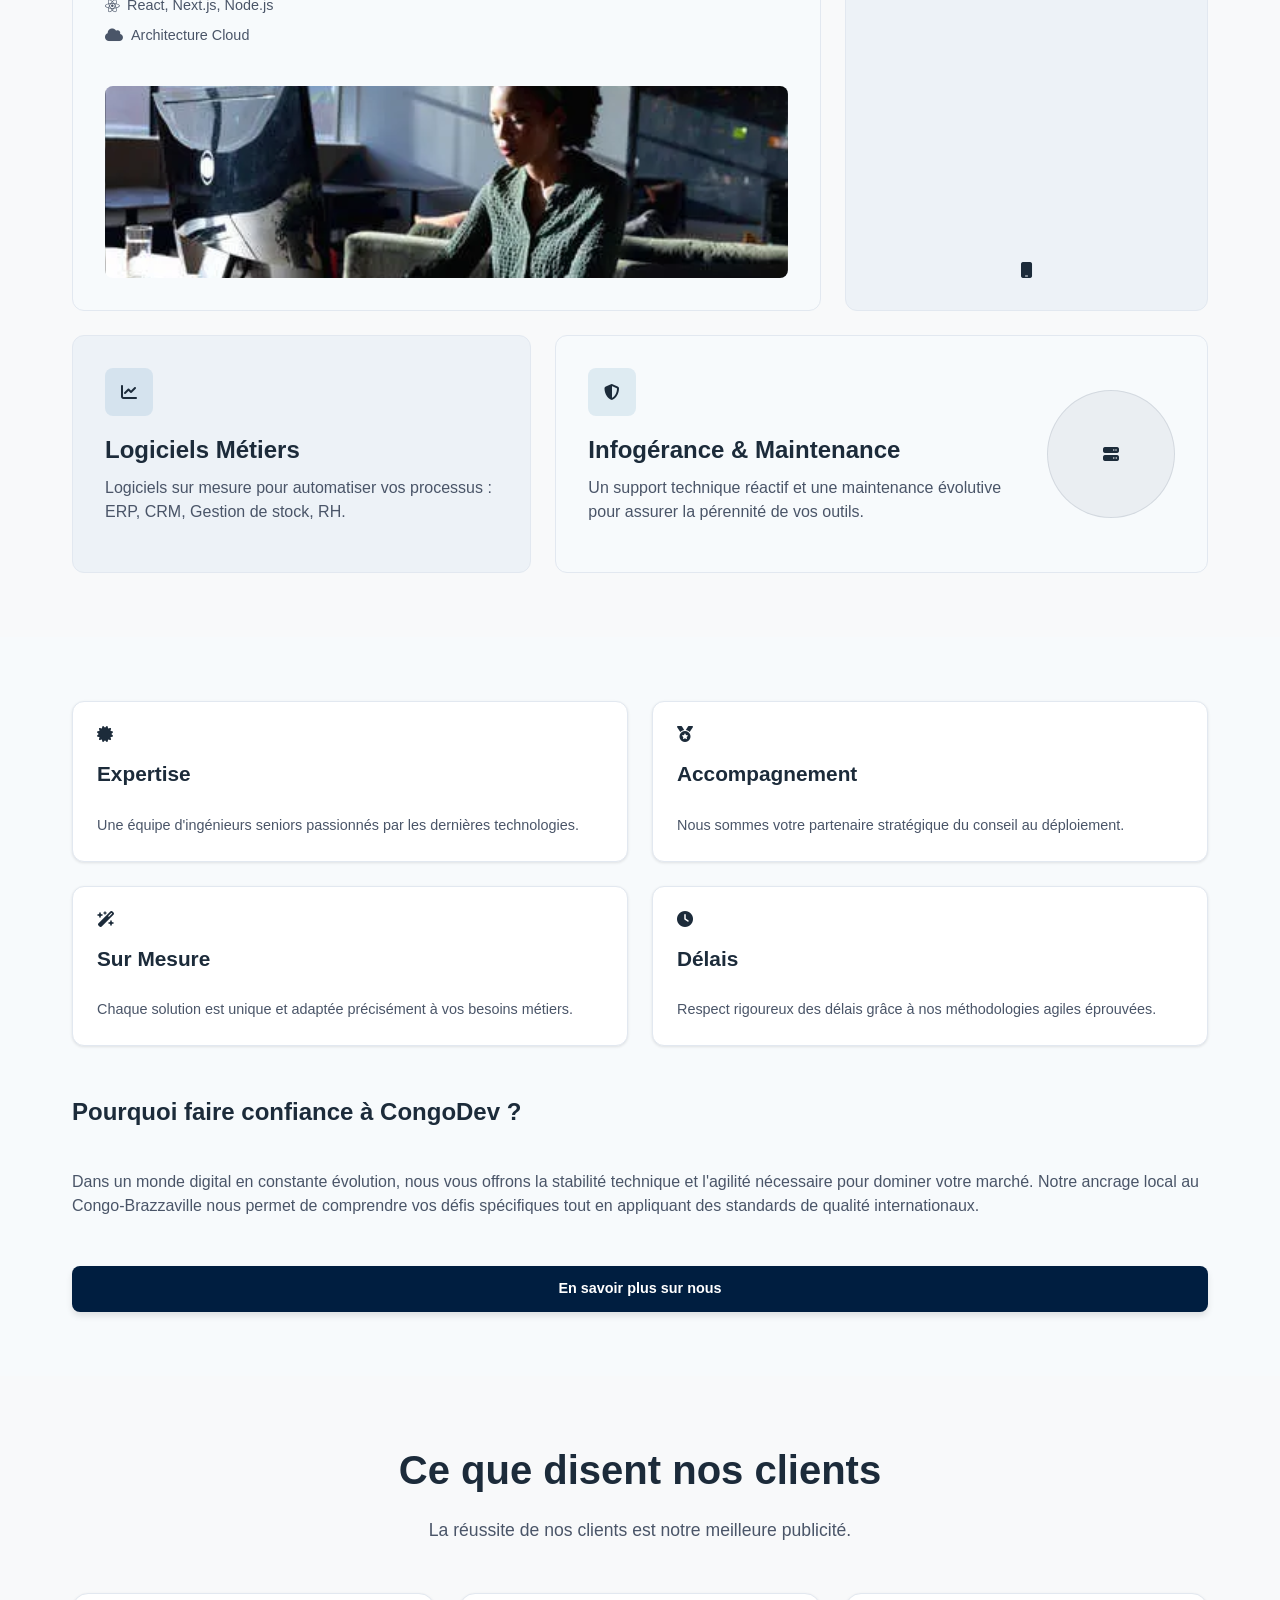
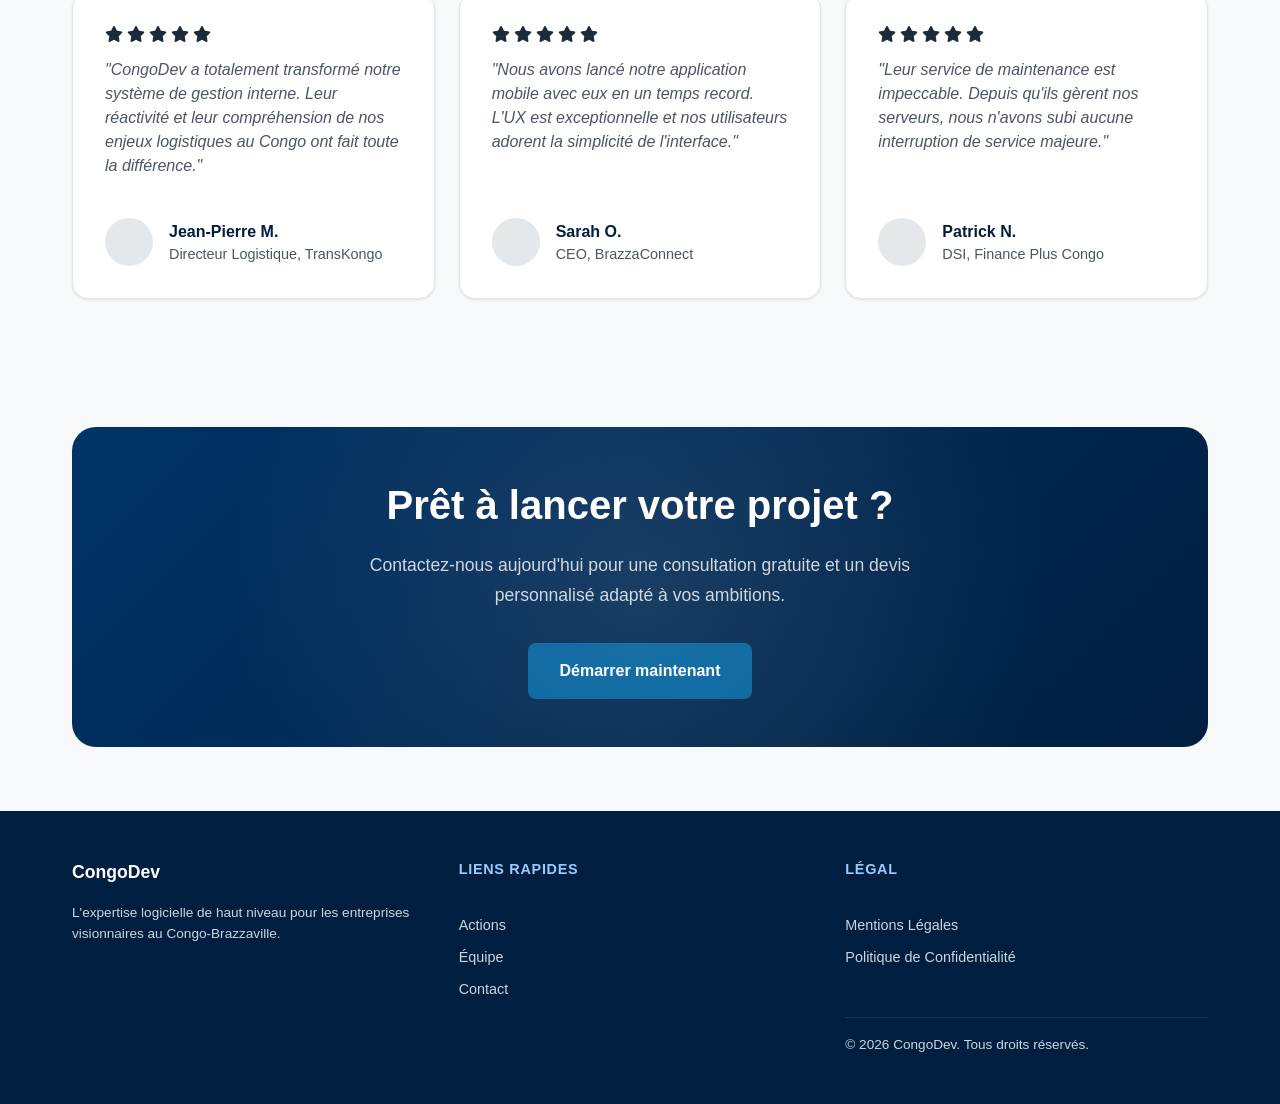
==== commit 86e2267d: "feat: ajout du header et du footer dans les autres pages, regularisation des liens interpages" ====
--- a/index.html
+++ b/index.html
@@ -24,11 +24,11 @@
                 </a>
                 <ul class="liste-navigation">
                     <li><a href="#" class="lien-navigation actif">Accueil</a></li>
-                    <li><a href="#portfolio" class="lien-navigation">Portfolio</a></li>
-                    <li><a href="#equipe" class="lien-navigation">Équipe</a></li>
-                    <li><a href="#contact" class="lien-navigation">Contact</a></li>
+                    <li><a href="pages/actions.html" class="lien-navigation">Actions</a></li>
+                    <li><a href="pages/equipes.html" class="lien-navigation">Équipe</a></li>
+                    <li><a href="pages/contacts.html" class="lien-navigation">Contact</a></li>
                 </ul>
-                <a href="#contact" class="bouton bouton-primaire">Démarrer un projet</a>
+                <a href="pages/contacts.html" class="bouton bouton-primaire">Démarrer un projet</a>
             </nav>
         </div>
     </header>
@@ -261,10 +261,9 @@
                 <div class="section-pied area-pied2">
                     <h4>Liens Rapides</h4>
                     <ul class="liste-liens">
-                        <li><a href="#services">Services</a></li>
-                        <li><a href="#portfolio">Portfolio</a></li>
-                        <li><a href="#equipe">Équipe</a></li>
-                        <li><a href="#contact">Contact</a></li>
+                        <li><a href="pages/actions.html">Actions</a></li>
+                        <li><a href="pages/equipes.html">Équipe</a></li>
+                        <li><a href="pages/contacts.html">Contact</a></li>
                     </ul>
                 </div>
                 <div class="section-pied area-pied3">
